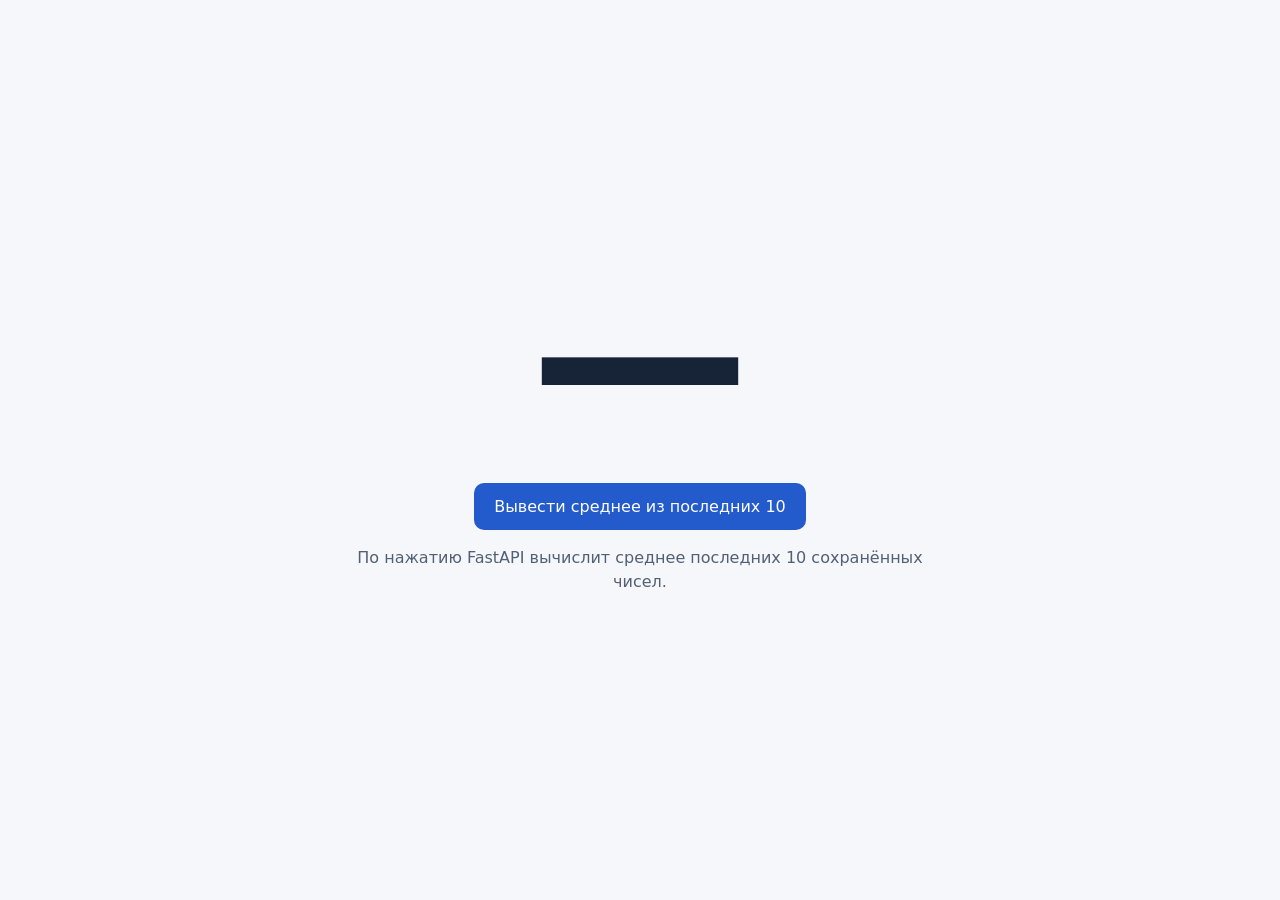
==== frontend/index.html @ 760b8053 "Добавить демо с worker, API, интерфейсом и CI" ====
<!doctype html>
<html lang="ru">
<head>
<meta charset="utf-8">
<meta name="viewport" content="width=device-width, initial-scale=1">
<title>Текущее состояние автобуса</title>
<style>
body { margin: 0; min-height: 100vh; display: grid; place-items: center; background: #f5f7fa; color: #172438; font-family: system-ui, sans-serif; }
main { text-align: center; padding: 24px; max-width: 600px; }
#state { display: block; font-size: clamp(80px, 20vw, 220px); font-weight: 600; }
button { padding: 14px 20px; border: 0; border-radius: 10px; background: #245bcc; color: white; font: inherit; cursor: pointer; }
button:disabled { opacity: .6; cursor: wait; }
button:focus-visible { outline: 3px solid #172438; outline-offset: 4px; }
p { color: #526077; line-height: 1.5; }
#average { display: block; min-height: 3em; margin-top: 20px; font-size: 20px; }
</style>
</head>
<body>
<main>
<output id="state" aria-label="Текущее состояние автобуса" aria-live="polite">—</output>
<button id="average-button" type="button">Вывести среднее из последних 10</button>
<p>По нажатию FastAPI вычислит среднее последних 10 сохранённых чисел.</p>
<output id="average" aria-live="polite"></output>
</main>
<script>
const output = document.querySelector('#state');
const averageButton = document.querySelector('#average-button');
const averageOutput = document.querySelector('#average');
averageButton.addEventListener('click', async () => {
  averageButton.disabled = true;
  averageOutput.textContent = 'Запрос к FastAPI…';
  try {
    const response = await fetch('/predictions/average', { cache: 'no-store', signal: AbortSignal.timeout(5000) });
    if (!response.ok) throw new Error('API недоступен');
    const result = await response.json();
    averageOutput.textContent = result.status === 'ready'
      ? `Среднее: ${new Intl.NumberFormat('ru-RU', { maximumFractionDigits: 2 }).format(result.average)} · Записей: ${result.count} из 10`
      : 'Пока нет данных для расчёта';
  } catch {
    averageOutput.textContent = 'Не удалось получить среднее. Попробуйте ещё раз.';
  } finally {
    averageButton.disabled = false;
  }
});
async function refresh() {
  try {
    const response = await fetch('/predictions/latest', { cache: 'no-store', signal: AbortSignal.timeout(5000) });
    if (!response.ok) throw new Error('API недоступен');
    const result = await response.json();
    output.textContent = result.status === 'ready' ? result.state : '—';
    output.title = result.status === 'ready' ? `Рассчитано: ${result.predicted_at}` : 'Свежих данных нет';
  } catch {
    output.textContent = '—';
    output.title = 'Нет соединения с API';
  } finally {
    setTimeout(refresh, 1000);
  }
}
refresh();
</script>
</body>
</html>
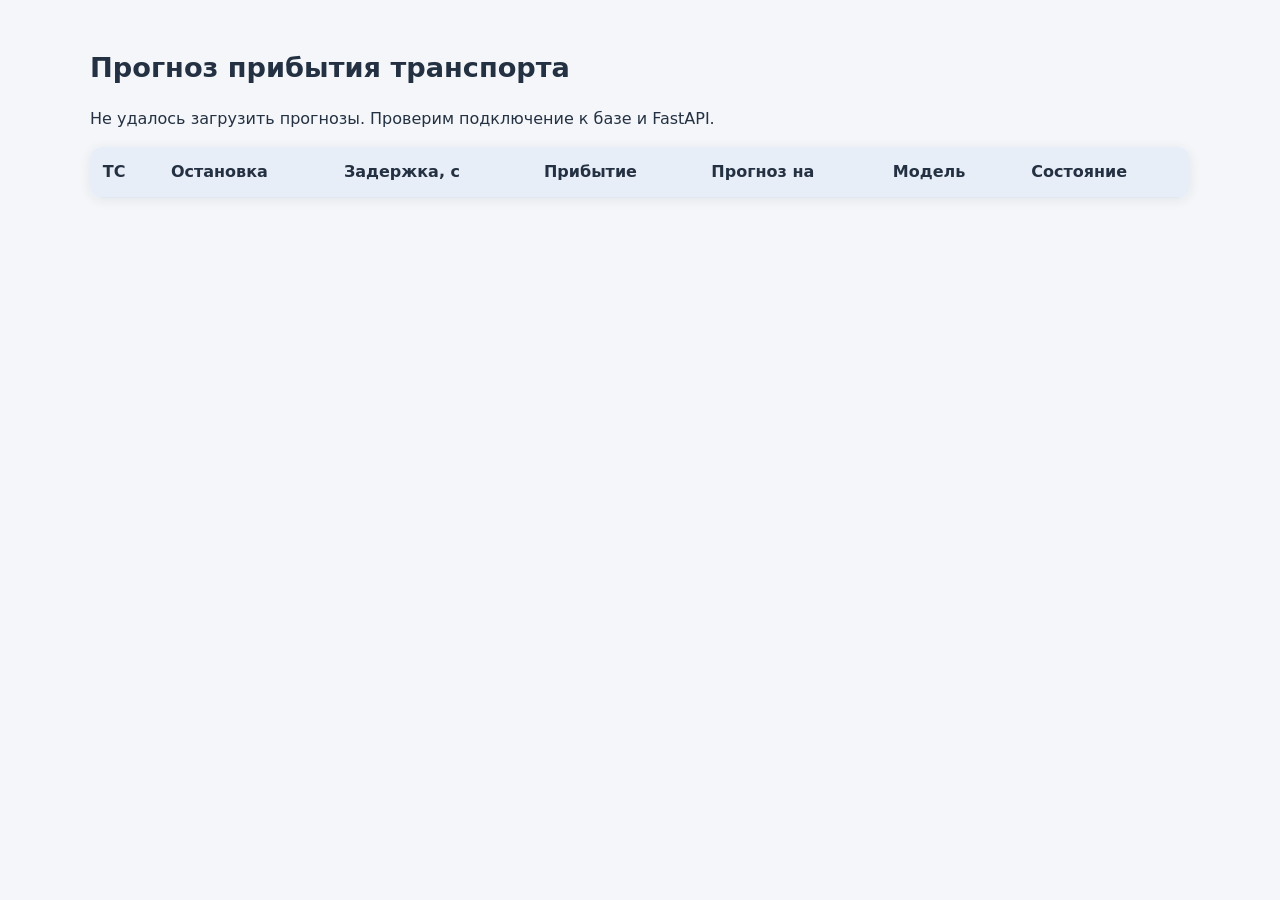
==== commit 9ca62911: "Integrate ML worker with shared database and prediction API" ====
--- a/frontend/index.html
+++ b/frontend/index.html
@@ -1,62 +1,56 @@
 <!doctype html>
 <html lang="ru">
-<head>
 <meta charset="utf-8">
-<meta name="viewport" content="width=device-width, initial-scale=1">
-<title>Текущее состояние автобуса</title>
+<meta name="viewport" content="width=device-width,initial-scale=1">
+<title>Прогноз движения</title>
 <style>
-body { margin: 0; min-height: 100vh; display: grid; place-items: center; background: #f5f7fa; color: #172438; font-family: system-ui, sans-serif; }
-main { text-align: center; padding: 24px; max-width: 600px; }
-#state { display: block; font-size: clamp(80px, 20vw, 220px); font-weight: 600; }
-button { padding: 14px 20px; border: 0; border-radius: 10px; background: #245bcc; color: white; font: inherit; cursor: pointer; }
-button:disabled { opacity: .6; cursor: wait; }
-button:focus-visible { outline: 3px solid #172438; outline-offset: 4px; }
-p { color: #526077; line-height: 1.5; }
-#average { display: block; min-height: 3em; margin-top: 20px; font-size: 20px; }
+body { font: 16px/1.5 system-ui, sans-serif; max-width: 1100px; margin: 3rem auto; padding: 0 1rem; color: #243142; background: #f4f6f9; }
+h1 { font-size: 1.7rem; }
+.table-wrap { overflow-x: auto; background: white; border-radius: 12px; box-shadow: 0 2px 12px #24314214; }
+table { border-collapse: collapse; width: 100%; }
+th, td { padding: .8rem; border-bottom: 1px solid #e3e8f0; text-align: left; white-space: nowrap; }
+th { background: #e8eef7; }
+.stale, .degraded, .baseline { color: #ad5d00; }
 </style>
-</head>
-<body>
-<main>
-<output id="state" aria-label="Текущее состояние автобуса" aria-live="polite">—</output>
-<button id="average-button" type="button">Вывести среднее из последних 10</button>
-<p>По нажатию FastAPI вычислит среднее последних 10 сохранённых чисел.</p>
-<output id="average" aria-live="polite"></output>
-</main>
+<h1>Прогноз прибытия транспорта</h1>
+<p id="message" role="status" aria-live="polite">Загружаем прогнозы…</p>
+<div class="table-wrap">
+  <table aria-label="Последние прогнозы для автобусов">
+    <thead><tr><th>ТС</th><th>Остановка</th><th>Задержка, с</th><th>Прибытие</th><th>Прогноз на</th><th>Модель</th><th>Состояние</th></tr></thead>
+    <tbody id="predictions"></tbody>
+  </table>
+</div>
 <script>
-const output = document.querySelector('#state');
-const averageButton = document.querySelector('#average-button');
-const averageOutput = document.querySelector('#average');
-averageButton.addEventListener('click', async () => {
-  averageButton.disabled = true;
-  averageOutput.textContent = 'Запрос к FastAPI…';
-  try {
-    const response = await fetch('/predictions/average', { cache: 'no-store', signal: AbortSignal.timeout(5000) });
-    if (!response.ok) throw new Error('API недоступен');
-    const result = await response.json();
-    averageOutput.textContent = result.status === 'ready'
-      ? `Среднее: ${new Intl.NumberFormat('ru-RU', { maximumFractionDigits: 2 }).format(result.average)} · Записей: ${result.count} из 10`
-      : 'Пока нет данных для расчёта';
-  } catch {
-    averageOutput.textContent = 'Не удалось получить среднее. Попробуйте ещё раз.';
-  } finally {
-    averageButton.disabled = false;
-  }
-});
+const message = document.querySelector('#message');
+const body = document.querySelector('#predictions');
+const formatTime = value => new Intl.DateTimeFormat('ru-RU', {dateStyle: 'short', timeStyle: 'medium', timeZone: 'Europe/Moscow'}).format(new Date(value));
 async function refresh() {
   try {
-    const response = await fetch('/predictions/latest', { cache: 'no-store', signal: AbortSignal.timeout(5000) });
-    if (!response.ok) throw new Error('API недоступен');
-    const result = await response.json();
-    output.textContent = result.status === 'ready' ? result.state : '—';
-    output.title = result.status === 'ready' ? `Рассчитано: ${result.predicted_at}` : 'Свежих данных нет';
+    const response = await fetch('/predictions/latest', {cache: 'no-store', signal: AbortSignal.timeout(5000)});
+    if (!response.ok) throw new Error('HTTP ' + response.status);
+    const data = await response.json();
+    body.replaceChildren();
+    for (const item of data.predictions) {
+      const row = body.insertRow();
+      const values = [
+        item.tr_id, item.target_stop_id, item.predicted_delay_s,
+        formatTime(item.predicted_arrival), formatTime(item.t_forecast),
+        item.model_used, [item.status === 'stale' ? 'Устарел' : 'Актуален',
+          item.degraded ? 'нет свежей телеметрии' : ''].filter(Boolean).join(' · ')
+      ];
+      values.forEach(value => { const cell = row.insertCell(); cell.textContent = value; });
+      if (item.status === 'stale') row.classList.add('stale');
+      if (item.degraded) row.classList.add('degraded');
+      if (item.model_used === 'baseline') row.classList.add('baseline');
+    }
+    message.textContent = data.predictions.length
+      ? 'ТС: ' + data.predictions.length + ' · Обновлено ' + new Date().toLocaleTimeString('ru-RU')
+      : 'Прогнозов пока нет.';
   } catch {
-    output.textContent = '—';
-    output.title = 'Нет соединения с API';
-  } finally {
-    setTimeout(refresh, 1000);
+    message.textContent = 'Не удалось загрузить прогнозы. Проверим подключение к базе и FastAPI.';
   }
 }
 refresh();
+setInterval(refresh, 10000);
 </script>
-</body>
 </html>
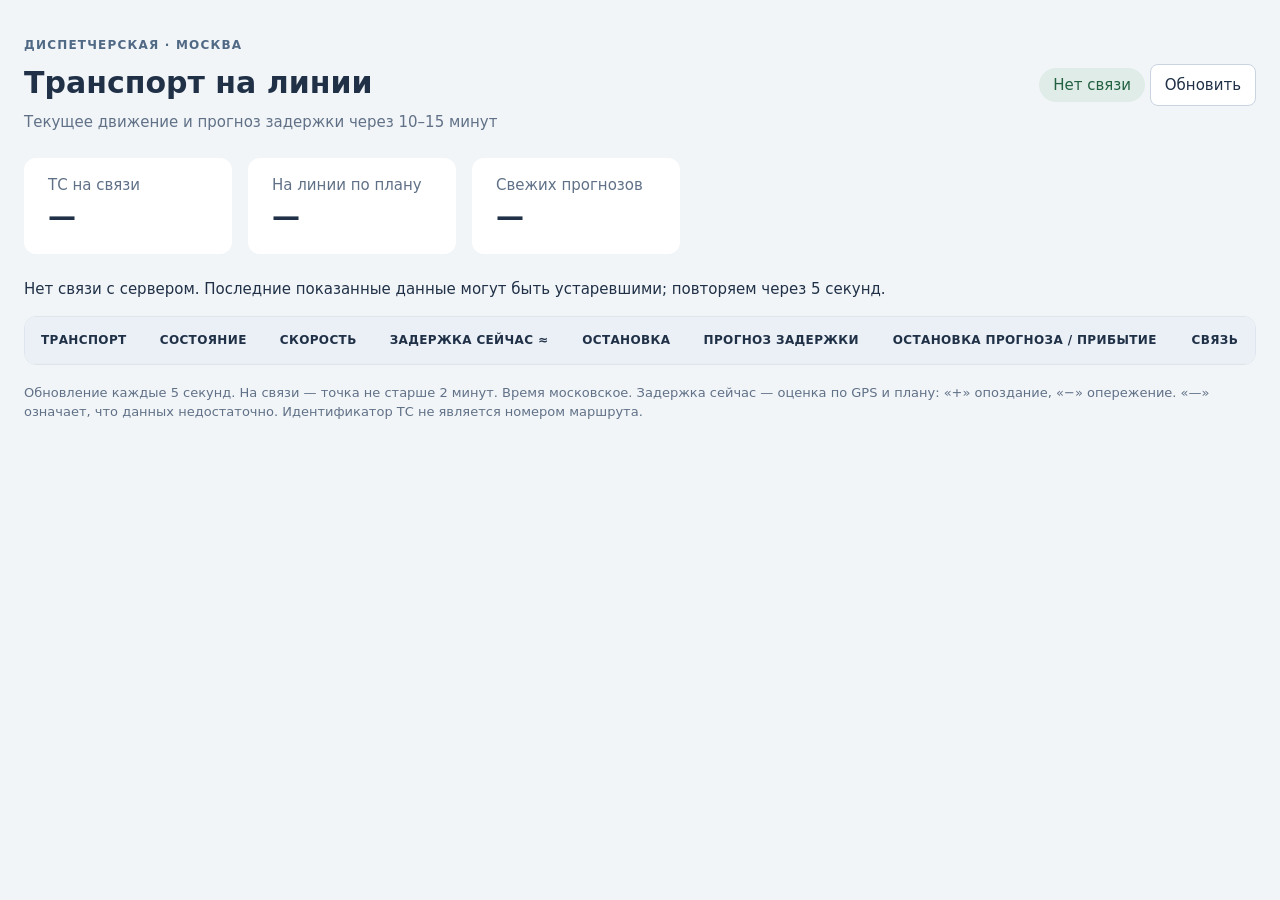
==== commit 33d3e2b7: "Integrate NDTP emulator, shared storage and live fleet dashboard" ====
--- a/frontend/index.html
+++ b/frontend/index.html
@@ -1,56 +1,74 @@
 <!doctype html>
 <html lang="ru">
+<head>
 <meta charset="utf-8">
 <meta name="viewport" content="width=device-width,initial-scale=1">
-<title>Прогноз движения</title>
+<title>Транспорт на линии</title>
 <style>
-body { font: 16px/1.5 system-ui, sans-serif; max-width: 1100px; margin: 3rem auto; padding: 0 1rem; color: #243142; background: #f4f6f9; }
-h1 { font-size: 1.7rem; }
-.table-wrap { overflow-x: auto; background: white; border-radius: 12px; box-shadow: 0 2px 12px #24314214; }
-table { border-collapse: collapse; width: 100%; }
-th, td { padding: .8rem; border-bottom: 1px solid #e3e8f0; text-align: left; white-space: nowrap; }
-th { background: #e8eef7; }
-.stale, .degraded, .baseline { color: #ad5d00; }
+:root { color-scheme: light; font: 15px/1.5 system-ui,sans-serif; color:#203147; background:#f2f5f8; }
+body { max-width:1440px; margin:36px auto; padding:0 24px; }
+header { display:flex; justify-content:space-between; align-items:center; gap:16px; flex-wrap:wrap; }
+h1 { font-size:30px; margin:6px 0; } .eyebrow { color:#506985; letter-spacing:.1em; font-size:12px; font-weight:700; }
+.muted { color:#607187; } .badge { background:#e0ece7; color:#236143; padding:8px 14px; border-radius:20px; }
+.notice { background:#fff2ce; color:#755315; padding:12px 16px; border-radius:10px; }
+.metrics { display:flex; flex-wrap:wrap; gap:16px; margin:24px 0; }.metric { padding:16px 24px; background:white; border-radius:12px; min-width:160px; }.metric strong { display:block; font-size:28px; }
+.table-wrap { overflow:auto; background:white; border:1px solid #dee5ed; border-radius:12px; }
+table { border-collapse:collapse; width:100%; } th,td { padding:14px 16px; text-align:left; border-bottom:1px solid #e9edf2; } th { background:#eaf0f6; font-size:12px; text-transform:uppercase; letter-spacing:.03em; white-space:nowrap; } td { min-width:100px; vertical-align:top; } td small { display:block; color:#6c798c; margin-top:4px; } .late { color:#a54527; } .early { color:#27688b; }
+button { cursor:pointer; background:white; color:#203147; border:1px solid #c9d4e0; border-radius:8px; padding:9px 14px; font:inherit; } footer { margin-top:18px; font-size:13px; } #empty { padding:28px; text-align:center; }
+@media(max-width:600px) { body { padding:0 12px; margin:20px auto; } h1 { font-size:25px; } .metric { min-width:100px; flex:1; padding:12px; } }
 </style>
-<h1>Прогноз прибытия транспорта</h1>
-<p id="message" role="status" aria-live="polite">Загружаем прогнозы…</p>
-<div class="table-wrap">
-  <table aria-label="Последние прогнозы для автобусов">
-    <thead><tr><th>ТС</th><th>Остановка</th><th>Задержка, с</th><th>Прибытие</th><th>Прогноз на</th><th>Модель</th><th>Состояние</th></tr></thead>
-    <tbody id="predictions"></tbody>
-  </table>
-</div>
+</head>
+<body>
+<header><div><div class="eyebrow">ДИСПЕТЧЕРСКАЯ · МОСКВА</div><h1>Транспорт на линии</h1><div class="muted">Текущее движение и прогноз задержки через 10–15 минут</div></div><div><span id="mode" class="badge">Подключение…</span> <button id="refresh" type="button">Обновить</button></div></header>
+<p id="demo" class="notice" hidden>Демонстрация: искусственное расписание и случайное движение эмулятора. Прогнозы показывают работу системы, а не качество на реальном маршруте.</p>
+<p id="history" class="notice" hidden>Исторические данные. Список показан на момент последней телеметрии, а не на текущее время.</p>
+<div class="metrics"><div class="metric"><span class="muted">ТС на связи</span><strong id="count">—</strong></div><div class="metric"><span class="muted">На линии по плану</span><strong id="on-route">—</strong></div><div class="metric"><span class="muted">Свежих прогнозов</span><strong id="forecasts">—</strong></div></div>
+<p id="message" role="status" aria-live="polite">Получаем телеметрию…</p>
+<div class="table-wrap"><table aria-label="Транспорт на линии"><thead><tr><th>Транспорт</th><th>Состояние</th><th>Скорость</th><th>Задержка сейчас ≈</th><th>Остановка</th><th>Прогноз задержки</th><th>Остановка прогноза / прибытие</th><th>Связь</th></tr></thead><tbody id="vehicles"></tbody></table><div id="empty" hidden>Нет свежей телеметрии. Ожидаем подключение устройств.</div></div>
+<footer class="muted">Обновление каждые 5 секунд. На связи — точка не старше 2 минут. Время московское. Задержка сейчас — оценка по GPS и плану: «+» опоздание, «−» опережение. «—» означает, что данных недостаточно. Идентификатор ТС не является номером маршрута.</footer>
 <script>
-const message = document.querySelector('#message');
-const body = document.querySelector('#predictions');
-const formatTime = value => new Intl.DateTimeFormat('ru-RU', {dateStyle: 'short', timeStyle: 'medium', timeZone: 'Europe/Moscow'}).format(new Date(value));
+const $ = id => document.getElementById(id);
+const time = value => value ? new Intl.DateTimeFormat('ru-RU',{hour:'2-digit',minute:'2-digit',second:'2-digit',timeZone:'Europe/Moscow'}).format(new Date(value)) : '—';
+const delay = value => value == null ? '—' : (value > 0 ? '+' : value < 0 ? '−' : '') + Math.abs(Math.round(value)) + ' с';
+const stop = value => value ? (value.name || 'ID ' + value.id) : '—';
+let loading = false;
 async function refresh() {
+  if (loading) return;
+  loading = true; $('refresh').disabled = true;
   try {
-    const response = await fetch('/predictions/latest', {cache: 'no-store', signal: AbortSignal.timeout(5000)});
-    if (!response.ok) throw new Error('HTTP ' + response.status);
+    const response = await fetch('/vehicles/active',{cache:'no-store',signal:AbortSignal.timeout(10000)});
+    if (!response.ok) throw new Error(response.status);
     const data = await response.json();
-    body.replaceChildren();
-    for (const item of data.predictions) {
-      const row = body.insertRow();
-      const values = [
-        item.tr_id, item.target_stop_id, item.predicted_delay_s,
-        formatTime(item.predicted_arrival), formatTime(item.t_forecast),
-        item.model_used, [item.status === 'stale' ? 'Устарел' : 'Актуален',
-          item.degraded ? 'нет свежей телеметрии' : ''].filter(Boolean).join(' · ')
+    $('mode').textContent = data.mode === 'live' ? 'Живой поток' : 'Исторический режим';
+    $('demo').hidden = !data.demo_plan; $('history').hidden = data.mode !== 'historical';
+    $('count').textContent = data.vehicles.length;
+    $('on-route').textContent = data.vehicles.filter(v=>v.status==='on_route').length;
+    $('forecasts').textContent = data.vehicles.filter(v=>v.prediction?.status==='ready').length;
+    $('vehicles').replaceChildren();
+    const states = {on_route:'На линии по плану',no_plan:'Нет плана',outside_schedule:'Вне времени плана',off_route:'Далеко от плана'};
+    for (const v of data.vehicles) {
+      const row = $('vehicles').insertRow();
+      const p = v.prediction;
+      const cells = [
+        ['ТС ' + v.tr_id,v.unit_id ? 'Устройство ' + v.unit_id : ''],
+        [states[v.status] || v.status,''],
+        [Math.round(v.speed_kmh) + ' км/ч',''],
+        [delay(v.current_delay_s),v.current_delay_s == null ? 'Недостаточно данных / нет подходящего плана' : 'Оценка по GPS'],
+        [stop(v.current_stop || v.next_stop),v.current_stop ? 'Рядом с остановкой (до 60 м)' : v.next_stop ? 'Следующая по плану' : 'Нет данных'],
+        [delay(p?.predicted_delay_s),p ? (p.status === 'stale' ? 'Устарел · ' : '') + p.model_used + (p.degraded ? ' · мало телеметрии' : '') : 'Ожидаем расчёт / нет цели через 10–15 мин'],
+        [p ? (p.target_stop_name || 'ID ' + p.target_stop_id) : '—',p ? 'Прибытие ' + time(p.predicted_arrival) : ''],
+        [time(v.event_time),'МСК']
       ];
-      values.forEach(value => { const cell = row.insertCell(); cell.textContent = value; });
-      if (item.status === 'stale') row.classList.add('stale');
-      if (item.degraded) row.classList.add('degraded');
-      if (item.model_used === 'baseline') row.classList.add('baseline');
+      cells.forEach(([value,note],i)=>{const td=row.insertCell();td.textContent=value;if(note){const small=document.createElement('small');small.textContent=note;td.append(small);}if(i===3&&v.current_delay_s>0)td.className='late';if(i===3&&v.current_delay_s<0)td.className='early';});
     }
-    message.textContent = data.predictions.length
-      ? 'ТС: ' + data.predictions.length + ' · Обновлено ' + new Date().toLocaleTimeString('ru-RU')
-      : 'Прогнозов пока нет.';
+    $('empty').hidden = data.vehicles.length > 0;
+    $('message').textContent = 'Данные на ' + time(data.reference_time) + ' МСК · Обновлено ' + time(new Date().toISOString());
   } catch {
-    message.textContent = 'Не удалось загрузить прогнозы. Проверим подключение к базе и FastAPI.';
-  }
+    $('message').textContent = 'Нет связи с сервером. Последние показанные данные могут быть устаревшими; повторяем через 5 секунд.';
+    $('mode').textContent = 'Нет связи';
+  } finally { loading=false; $('refresh').disabled=false; }
 }
-refresh();
-setInterval(refresh, 10000);
+$('refresh').addEventListener('click',refresh);refresh();setInterval(refresh,5000);
 </script>
+</body>
 </html>
